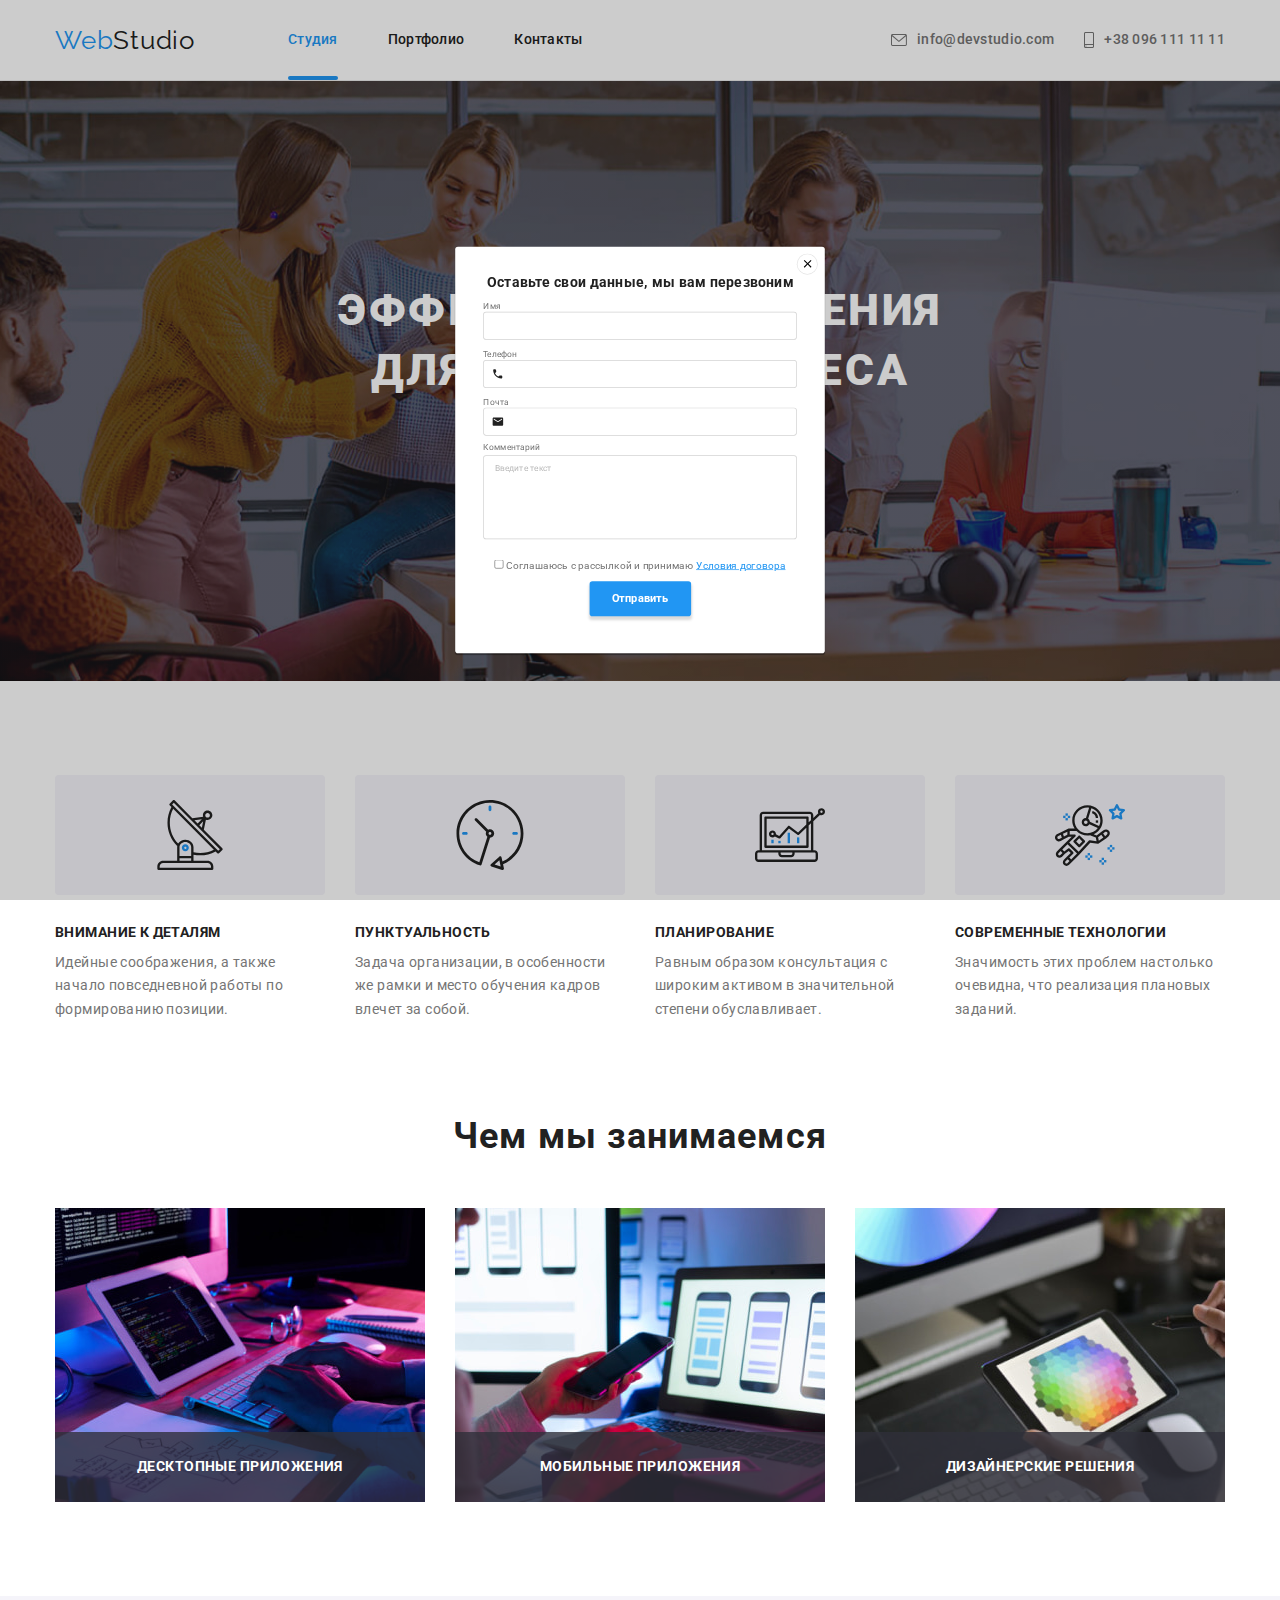
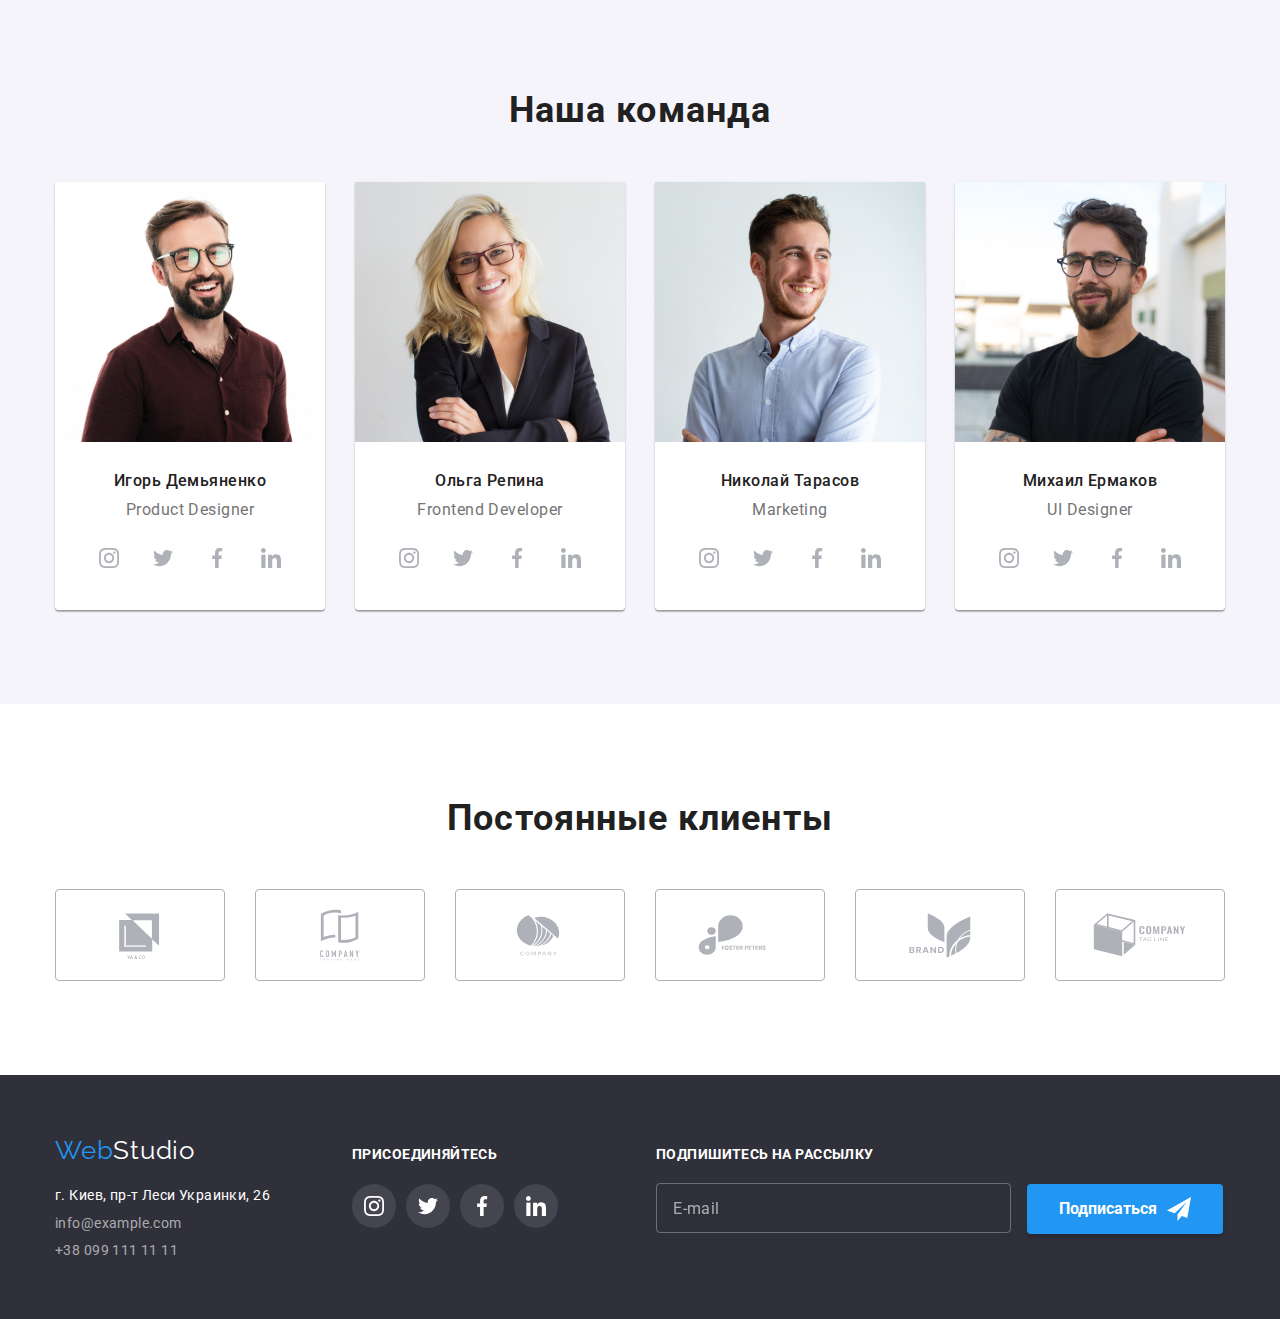
==== index.html @ 49c7bacf "update files" ====
<!DOCTYPE html>
<html lang="ru">
  <head>
    <meta charset="UTF-8" />
    <meta http-equiv="X-UA-Compatible" content="IE=edge" />
    <meta name="viewport" content="width=device-width, initial-scale=1.0" />
    <title>Студия</title>
    <link
      rel="stylesheet"
      href="https://cdnjs.cloudflare.com/ajax/libs/modern-normalize/1.1.0/modern-normalize.min.css"
    />
    <link
      href="https://fonts.googleapis.com/css2?family=Raleway:wght@700&family=Roboto:wght@400;500;700;900&display=swap"
      rel="stylesheet"
    />
    <link rel="stylesheet" href="./css/styles.css" />
  </head>

  <body>
    <!--header-->

    <header class="header">
      <div class="container header-container">
        <nav class="nav">
          <a class="logo link header__logo" href="./index.html" lang="en"
            >Web<span class="logo--header">Studio</span></a
          >
          <ul class="nav__list list">
            <li class="nav__item">
              <a class="nav__link link current" href="./index.html">Студия</a>
            </li>
            <li class="nav__item">
              <a class="nav__link link" href="./portfolio.html">Портфолио</a>
            </li>
            <li class="nav__item">
              <a class="nav__link link" href="">Контакты</a>
            </li>
          </ul>
        </nav>
        <ul class="contacts__list list">
          <li class="contacts__item">
            <a class="contacts__link link" href="mailto:info@devstudio.com"
              ><svg class="contacts__icon" width="16" height="12">
                <use href="./images/icons.svg#envelope"></use></svg
              >info@devstudio.com</a
            >
          </li>
          <li class="contacts__item">
            <a class="contacts__link link" href="tel:+380961111111"
              ><svg class="contacts__icon" width="10" height="16">
                <use href="./images/icons.svg#smartphone"></use></svg
              >+38 096 111 11 11</a
            >
          </li>
        </ul>
      </div>
    </header>

    <main>
      <!--Hero-->

      <section class="hero">
        <div class="container">
          <h1 class="hero__title">Эффективные решения для вашего бизнеса</h1>
          <button data-modal-open class="button" type="button">
            Заказать услугу
          </button>
        </div>
      </section>

      <!--benifits-->

      <section class="benifits section">
        <div class="container">
          <h2 class="visually-hidden">Наши преимущества</h2>
          <ul class="benifits__list list">
            <li class="benifits__item">
              <div class="benifits__thumb">
                <svg class="benifits__icon" width="70" height="70">
                  <use href="./images/icons.svg#antenna"></use>
                </svg>
              </div>
              <h3 class="benifits__title">Внимание к деталям</h3>
              <p class="benifits__text">
                Идейные соображения, а также начало повседневной работы по
                формированию позиции.
              </p>
            </li>
            <li class="benifits__item">
              <div class="benifits__thumb">
                <svg class="benifits__icon" width="70" height="70">
                  <use href="./images/icons.svg#clock"></use>
                </svg>
              </div>
              <h3 class="benifits__title">Пунктуальность</h3>
              <p class="benifits__text">
                Задача организации, в особенности же рамки и место обучения
                кадров влечет за собой.
              </p>
            </li>
            <li class="benifits__item">
              <div class="benifits__thumb">
                <svg class="benifits__icon" width="70" height="70">
                  <use href="./images/icons.svg#diagram"></use>
                </svg>
              </div>
              <h3 class="benifits__title">Планирование</h3>
              <p class="benifits__text">
                Равным образом консультация с широким активом в значительной
                степени обуславливает.
              </p>
            </li>
            <li class="benifits__item">
              <div class="benifits__thumb">
                <svg class="benifits__icon" width="70" height="70">
                  <use href="./images/icons.svg#astronaut"></use>
                </svg>
              </div>
              <h3 class="benifits__title">Современные технологии</h3>
              <p class="benifits__text">
                Значимость этих проблем настолько очевидна, что реализация
                плановых заданий.
              </p>
            </li>
          </ul>
        </div>
      </section>

      <!--services-->

      <section class="section">
        <div class="container">
          <h2 class="section-title">Чем мы занимаемся</h2>
          <ul class="services list">
            <li class="services__item">
              <img
                src="./images/tasks/programmer.jpg"
                alt="Крупный план: работающий программист за столом"
                width="370"
                height="294"
              />
              <p class="services__label">Десктопные приложения</p>
            </li>
            <li class="services__item">
              <img
                src="./images/tasks/uidesign.jpg"
                alt="Крупный план: дизайнер разрабатывает различный дизайн веб-интерфейса"
                width="370"
                height="294"
              />
              <p class="services__label">Мобильные приложения</p>
            </li>
            <li class="services__item">
              <img
                src="./images/tasks/graphicdesign.jpg"
                alt="Крупный план: веб-дизайнер держит цветовую таблицу в руках"
                width="370"
                height="294"
              />
              <p class="services__label">Дизайнерские решения</p>
            </li>
          </ul>
        </div>
      </section>

      <!--team-->

      <section class="team-section section">
        <div class="container">
          <h2 class="section-title">Наша команда</h2>
          <ul class="team list">
            <li class="team__item">
              <img
                src="./images/team/igor-demjanenko.jpg"
                alt="Фото Игоря Демьяненко"
                width="270"
                height="260"
              />
              <div class="team__wrapper">
                <h3 class="team__name">Игорь Демьяненко</h3>
                <p class="team__prof" lang="en">Product Designer</p>
                <ul class="team__social-list list">
                  <li class="team__social-item">
                    <a class="team__social-link" aria-label="Instagram" href="">
                      <svg class="team__social-icon" width="20" height="20">
                        <use href="./images/icons.svg#instagram"></use>
                      </svg>
                    </a>
                  </li>
                  <li class="team__social-item">
                    <a class="team__social-link" aria-label="Twitter" href="">
                      <svg class="team__social-icon" width="20" height="20">
                        <use href="./images/icons.svg#twitter"></use>
                      </svg>
                    </a>
                  </li>
                  <li class="team__social-item">
                    <a class="team__social-link" aria-label="Facebook" href="">
                      <svg class="team__social-icon" width="20" height="20">
                        <use href="./images/icons.svg#facebook"></use>
                      </svg>
                    </a>
                  </li>
                  <li class="team__social-item">
                    <a class="team__social-link" aria-label="Linkedin" href="">
                      <svg class="team__social-icon" width="20" height="20">
                        <use href="./images/icons.svg#linkedin"></use>
                      </svg>
                    </a>
                  </li>
                </ul>
              </div>
            </li>
            <li class="team__item">
              <img
                src="./images/team/olga-repina.jpg"
                alt="Фото Ольги Репиной"
                width="270"
                height="260"
              />
              <div class="team__wrapper">
                <h3 class="team__name">Ольга Репина</h3>
                <p class="team__prof" lang="en">Frontend Developer</p>
                <ul class="team__social-list list">
                  <li class="team__social-item">
                    <a class="team__social-link" aria-label="Instagram" href="">
                      <svg class="team__social-icon" width="20" height="20">
                        <use href="./images/icons.svg#instagram"></use>
                      </svg>
                    </a>
                  </li>
                  <li class="team__social-item">
                    <a class="team__social-link" aria-label="Twitter" href="">
                      <svg class="team__social-icon" width="20" height="20">
                        <use href="./images/icons.svg#twitter"></use>
                      </svg>
                    </a>
                  </li>
                  <li class="team__social-item">
                    <a class="team__social-link" aria-label="Facebook" href="">
                      <svg class="team__social-icon" width="20" height="20">
                        <use href="./images/icons.svg#facebook"></use>
                      </svg>
                    </a>
                  </li>
                  <li class="team__social-item">
                    <a class="team__social-link" aria-label="Linkedin" href="">
                      <svg class="team__social-icon" width="20" height="20">
                        <use href="./images/icons.svg#linkedin"></use>
                      </svg>
                    </a>
                  </li>
                </ul>
              </div>
            </li>
            <li class="team__item">
              <img
                src="./images/team/nikolaj-tarasov.jpg"
                alt="Фото Николая Тарасова"
                width="270"
                height="260"
              />
              <div class="team__wrapper">
                <h3 class="team__name">Николай Тарасов</h3>
                <p class="team__prof" lang="en">Marketing</p>
                <ul class="team__social-list list">
                  <li class="team__social-item">
                    <a class="team__social-link" aria-label="Instagram" href="">
                      <svg class="team__social-icon" width="20" height="20">
                        <use href="./images/icons.svg#instagram"></use>
                      </svg>
                    </a>
                  </li>
                  <li class="team__social-item">
                    <a class="team__social-link" aria-label="Twitter" href="">
                      <svg class="team__social-icon" width="20" height="20">
                        <use href="./images/icons.svg#twitter"></use>
                      </svg>
                    </a>
                  </li>
                  <li class="team__social-item">
                    <a class="team__social-link" aria-label="Facebook" href="">
                      <svg class="team__social-icon" width="20" height="20">
                        <use href="./images/icons.svg#facebook"></use>
                      </svg>
                    </a>
                  </li>
                  <li class="team__social-item">
                    <a class="team__social-link" aria-label="Linkedin" href="">
                      <svg class="team__social-icon" width="20" height="20">
                        <use href="./images/icons.svg#linkedin"></use>
                      </svg>
                    </a>
                  </li>
                </ul>
              </div>
            </li>
            <li class="team__item">
              <img
                src="./images/team/michail-ermakov.jpg"
                alt="Фото Михаила Ермакова"
                width="270"
                height="260"
              />
              <div class="team__wrapper">
                <h3 class="team__name">Михаил Ермаков</h3>
                <p class="team__prof" lang="en">UI Designer</p>
                <ul class="team__social-list list">
                  <li class="team__social-item">
                    <a class="team__social-link" aria-label="Instagram" href="">
                      <svg class="team__social-icon" width="20" height="20">
                        <use href="./images/icons.svg#instagram"></use>
                      </svg>
                    </a>
                  </li>
                  <li class="team__social-item">
                    <a class="team__social-link" aria-label="Twitter" href="">
                      <svg class="team__social-icon" width="20" height="20">
                        <use href="./images/icons.svg#twitter"></use>
                      </svg>
                    </a>
                  </li>
                  <li class="team__social-item">
                    <a class="team__social-link" aria-label="Facebook" href="">
                      <svg class="team__social-icon" width="20" height="20">
                        <use href="./images/icons.svg#facebook"></use>
                      </svg>
                    </a>
                  </li>
                  <li class="team__social-item">
                    <a class="team__social-link" aria-label="Linkedin" href="">
                      <svg class="team__social-icon" width="20" height="20">
                        <use href="./images/icons.svg#linkedin"></use>
                      </svg>
                    </a>
                  </li>
                </ul>
              </div>
            </li>
          </ul>
        </div>
      </section>

      <!--clients-->
      <section class="section">
        <div class="container">
          <h2 class="section-title">Постоянные клиенты</h2>
          <ul class="clients__list list">
            <li class="clients__item">
              <a class="clients__link" aria-label="Client1" href="">
                <svg class="clients__icon" width="106" height="60">
                  <use href="./images/icons.svg#group1"></use>
                </svg>
              </a>
            </li>
            <li class="clients__item">
              <a class="clients__link" aria-label="Client2" href="">
                <svg class="clients__icon" width="106" height="60">
                  <use href="./images/icons.svg#group2"></use>
                </svg>
              </a>
            </li>
            <li class="clients__item">
              <a class="clients__link" aria-label="Client3" href="">
                <svg class="clients__icon" width="106" height="60">
                  <use href="./images/icons.svg#group3"></use>
                </svg>
              </a>
            </li>
            <li class="clients__item">
              <a class="clients__link" aria-label="Client4" href="">
                <svg class="clients__icon" width="106" height="60">
                  <use href="./images/icons.svg#group4"></use>
                </svg>
              </a>
            </li>
            <li class="clients__item">
              <a class="clients__link" aria-label="Client5" href="">
                <svg class="clients__icon" width="106" height="60">
                  <use href="./images/icons.svg#group5"></use>
                </svg>
              </a>
            </li>
            <li class="clients__item">
              <a class="clients__link" aria-label="Client6" href="">
                <svg class="clients__icon" width="106" height="60">
                  <use href="./images/icons.svg#group6"></use>
                </svg>
              </a>
            </li>
          </ul>
        </div>
      </section>
    </main>

    <!--footer-->

    <footer class="footer">
      <div class="container footer__wrapper">
        <div>
          <a class="logo link footer__logo" href="./index.html" lang="en"
            >Web<span class="logo--footer">Studio</span></a
          >
          <address>
            <ul class="list">
              <li class="address__item">
                <a
                  class="address__link address__link--geo link"
                  href="https://goo.gl/maps/Uj1X8xoR8grp4Fqd6"
                  target="_blank"
                  rel="noopener noreferrer"
                  >г. Киев, пр-т Леси Украинки, 26</a
                >
              </li>
              <li class="address__item">
                <a class="address__link link" href="mailto:info@example.com"
                  >info@example.com</a
                >
              </li>
              <li class="address__item">
                <a class="address__link link" href="tel:+380991111111"
                  >+38 099 111 11 11</a
                >
              </li>
            </ul>
          </address>
        </div>
        <div class="follow__wrapper">
          <strong class="follow__title">ПРИСОЕДИНЯЙТЕСЬ</strong>
          <ul class="follow__list list">
            <li class="follow__item">
              <a class="follow__link" aria-label="Instagram" href="">
                <svg class="follow__icon" width="20" height="20">
                  <use href="./images/icons.svg#instagram"></use>
                </svg>
              </a>
            </li>
            <li class="follow__item">
              <a class="follow__link" aria-label="Twitter" href="">
                <svg class="follow__icon" width="20" height="20">
                  <use href="./images/icons.svg#twitter"></use>
                </svg>
              </a>
            </li>
            <li class="follow__item">
              <a class="follow__link" aria-label="Facebook" href="">
                <svg class="follow__icon" width="20" height="20">
                  <use href="./images/icons.svg#facebook"></use>
                </svg>
              </a>
            </li>
            <li class="follow__item">
              <a class="follow__link" aria-label="Linkedin" href="">
                <svg class="follow__icon" width="20" height="20">
                  <use href="./images/icons.svg#linkedin"></use>
                </svg>
              </a>
            </li>
          </ul>
        </div>
        <form class="subscribe">
          <label for="email" class="subscribe__title"
            >Подпишитесь на рассылку</label
          >
          <input
            class="subscribe__input"
            id="email"
            type="email"
            name="email"
            placeholder="E-mail"
            required
          />
          <button class="subscribe__button button" type="submit">
            Подписаться
            <svg class="subscribe__icon" width="24" height="24">
              <use href="./images/icons.svg#send"></use>
            </svg>
          </button>
        </form>
      </div>
    </footer>

    <!--modal-->

    <div data-modal class="backdrop is-hidden">
      <div class="modal">
        <button data-modal-close class="modal__button" type="button">
          <svg class="modal__button-icon" width="18" height="18">
            <use href="./images/icons.svg#close"></use>
          </svg>
        </button>
        <form class="order">
          <p class="order__title">Оставьте свои данные, мы вам перезвоним</p>

          <div class="order__wrapper">
            <label for="name" class="order__label">Имя</label>
            <input
              class="order__input"
              type="text"
              name="name"
              id="name"
            /><!--<svg
              class="order__icon"
              width="18"
              height="18"
              required
            >
              <use href="./images/icons.svg#person"></use>
            </svg>-->
          </div>

          <div class="order__wrapper">
            <label for="tel" class="order__label">Телефон</label>
            <input class="order__input" type="tel" name="tel" id="tel" /><svg
              class="order__icon"
              width="18"
              height="18"
              required
            >
              <use href="./images/icons.svg#phone"></use>
            </svg>
          </div>

          <div class="order__wrapper">
            <label for="mail" class="order__label">Почта</label>
            <input
              class="order__input"
              type="email"
              name="mail"
              id="mail"
              required
            /><svg class="order__icon" width="18" height="18">
              <use href="./images/icons.svg#email"></use>
            </svg>
          </div>

          <label for="comment" class="order__label">Комментарий</label>
          <textarea
            class="order__comment"
            name="comment"
            id="comment"
            placeholder="Введите текст"
          ></textarea>
          <fieldset class="order__fieldset">
            <input
              class="order__checkbox"
              type="checkbox"
              id="checkbox"
              required
            />
            <label for="checkbox" class="order__text"
              >Соглашаюсь с рассылкой и принимаю</label
            >
            <a class="order__link" href="">Условия договора</a>
          </fieldset>

          <button class="button" type="submit">Отправить</button>
        </form>
      </div>
    </div>

    <script src="./js/modal.js"></script>
  </body>
</html>
---- css/styles.css ----
:root {
  --primary-color: #ffffff;
  --primary-color-alpha: rgba(255, 255, 255, 0.6);
  --primary-text-color: #757575;
  --accent-color: #2196f3;
  --focus-accent-color: #188ce8;
  --title-color: #212121;
  --background-color-dark: #2f303a;
  --background-color-light: #f5f4fa;
  --line-color: #ececec;
  --card-color: #eeeeee;
  --background-hero: #c4c4c4;
  --icon-color: #afb1b8;
}

body {
  background-color: var(--primary-color);
  color: var(--primary-text-color);
  font-family: Roboto, sans-serif;
}

h1,
h2,
h3,
p {
  margin-top: 0;
  margin-bottom: 0;
}

ul {
  margin-top: 0;
  margin-bottom: 0;
  padding-left: 0;
}

img {
  display: block;
}

button {
  cursor: pointer;
}

.list {
  list-style: none;
}

.link {
  text-decoration: none;
  color: inherit;
}

.visually-hidden {
  position: absolute;
  width: 1px;
  height: 1px;
  margin: -1px;
  border: 0;
  padding: 0;
  white-space: nowrap;
  clip-path: inset(100%);
  clip: rect(0 0 0 0);
  overflow: hidden;
}

.container {
  width: 1200px;
  padding-left: 15px;
  padding-right: 15px;
  margin-left: auto;
  margin-right: auto;
}

.section {
  padding-top: 94px;
  padding-bottom: 94px;
}

/*===header===*/
.header {
  border-bottom: 1px solid var(--line-color);
}

.header-container {
  display: flex;
  align-items: center;
  justify-content: space-between;
}

.nav {
  display: flex;
  align-items: center;
}

.nav__list {
  display: flex;
}

.logo {
  color: var(--accent-color);
  font-family: Raleway, sans-serif;
  font-size: 26px;
  line-height: 1.19;
  letter-spacing: 0.03em;
}

.logo--header {
  color: var(--title-color);
}

.header__logo {
  margin-right: 93px;
}

.nav__link {
  display: block;
  color: var(--title-color);
  font-weight: 500;
  font-size: 14px;
  line-height: 1.14;
  letter-spacing: 0.02em;
  padding-top: 32px;
  padding-bottom: 32px;
  transition: color 250ms cubic-bezier(0.4, 0, 0.2, 1);
}

.nav__item:not(:last-child) {
  margin-right: 50px;
}

.nav__link:hover,
.nav__link:focus {
  color: var(--accent-color);
}

.nav__link.current {
  position: relative;
  color: var(--accent-color);
}

.nav__link.current::after {
  position: absolute;
  left: 0;
  bottom: 0;
  display: inline-block;
  content: '';
  height: 4px;
  border-radius: 2px;
  width: 100%;
  background-color: var(--accent-color);
}

.contacts__icon {
  fill: currentColor;
  margin-right: 10px;
}
.contacts__list {
  display: flex;
}

.contacts__item:not(:last-child) {
  margin-right: 30px;
}

.contacts__link {
  display: flex;
  align-items: center;
  font-weight: 500;
  font-size: 14px;
  line-height: 1.14;
  letter-spacing: 0.02em;
  padding-top: 32px;
  padding-bottom: 32px;
  transition: color 250ms cubic-bezier(0.4, 0, 0.2, 1);
}

.contacts__link:hover,
.contacts__link:focus {
  color: var(--accent-color);
}

/*===index-main===*/

/*===hero===*/

.hero {
  background-color: var(--background-hero);
  padding-top: 200px;
  padding-bottom: 200px;
  text-align: center;
  background-image: linear-gradient(
      rgba(47, 48, 58, 0.4),
      rgba(47, 48, 58, 0.4)
    ),
    url(../images/background/hero.jpg);
  background-repeat: no-repeat;
  max-width: 1600px;
  background-position: center;
  background-size: cover;
  margin: 0 auto;
}

.hero__title {
  font-weight: 900;
  font-size: 44px;
  line-height: 1.36;
  text-align: center;
  letter-spacing: 0.06em;
  text-transform: uppercase;
  color: var(--primary-color);
  margin: 0 auto 30px;
  max-width: 696px;
}

.button {
  display: inline-block;
  font-family: inherit;
  font-weight: 700;
  font-size: 16px;
  line-height: 1.87;
  color: var(--primary-color);
  background-color: var(--accent-color);
  padding: 10px 32px;
  box-shadow: 0px 4px 4px rgba(0, 0, 0, 0.15);
  border-radius: 4px;
  border: none;
  transition: background-color 250ms cubic-bezier(0.4, 0, 0.2, 1);
}

.button:hover,
.button:focus {
  background-color: var(--focus-accent-color);
}

/*===benifits===*/

.benifits.section {
  padding-bottom: 0;
}

.benifits__list {
  display: flex;
}

.benifits__item {
  max-width: 270px;
}

.benifits__item:not(:last-child) {
  margin-right: 30px;
}

.benifits__thumb {
  width: 270px;
  height: 120px;
  background-color: var(--background-color-light);
  border-radius: 4px;
  margin-bottom: 30px;
  display: flex;
  justify-content: center;
  align-items: center;
}

.benifits__title {
  color: var(--title-color);
  font-weight: 700;
  font-size: 14px;
  line-height: 1.14;
  letter-spacing: 0.03em;
  text-transform: uppercase;
  margin-bottom: 10px;
}

.benifits__text {
  font-size: 14px;
  line-height: 1.71;
  letter-spacing: 0.03em;
}

.section-title {
  color: var(--title-color);
  font-weight: 700;
  font-size: 36px;
  line-height: 1.16;
  text-align: center;
  letter-spacing: 0.03em;
  margin-bottom: 50px;
}

/*===services===*/

.services {
  display: flex;
}

.services__item:not(:last-child) {
  margin-right: 30px;
}

.services__item {
  position: relative;
}

.services__label {
  position: absolute;
  width: 100%;
  left: 0;
  bottom: 0;
  font-weight: 700;
  font-size: 14px;
  line-height: 1.14;
  text-align: center;
  letter-spacing: 0.03em;
  text-transform: uppercase;
  color: var(--primary-color);
  background-color: rgba(47, 48, 58, 0.8);
  padding-top: 27px;
  padding-bottom: 27px;
}
/*===team===*/

.team-section {
  background-color: var(--background-color-light);
}

.team {
  display: flex;
}

.team__item {
  text-align: center;
  box-shadow: 0px 1px 3px rgba(0, 0, 0, 0.12), 0px 1px 1px rgba(0, 0, 0, 0.14),
    0px 2px 1px rgba(0, 0, 0, 0.2);
  border-radius: 0px 0px 4px 4px;
}

.team__item:not(:last-child) {
  margin-right: 30px;
}

.team__wrapper {
  background-color: var(--primary-color);
  padding: 30px 20px;
  border-radius: 0px 0px 4px 4px;
}
.team__name {
  color: var(--title-color);
  font-weight: 500;
  font-size: 16px;
  line-height: 1.18;
  letter-spacing: 0.03em;
  margin-bottom: 10px;
}

.team__prof {
  font-size: 16px;
  line-height: 1.18;
  letter-spacing: 0.03em;
}

.team__social-list {
  display: flex;
  justify-content: center;
  margin-top: 16px;
}

.team__social-link {
  display: flex;
  justify-content: center;
  align-items: center;
  width: 44px;
  height: 44px;
  color: var(--icon-color);
  border-radius: 50%;
  transition: color 250ms cubic-bezier(0.4, 0, 0.2, 1),
    background-color 250ms cubic-bezier(0.4, 0, 0.2, 1);
}
.team__social-link:hover,
.team__social-link:focus {
  background-color: var(--accent-color);
  color: var(--primary-color);
}

.team__social-item:not(:last-child) {
  margin-right: 10px;
}

.team__social-icon {
  fill: currentColor;
}

/*===Clients===*/

.clients__list {
  display: flex;
}

.clients__item:not(:last-child) {
  margin-right: 30px;
}

.clients__link {
  display: flex;
  padding: 16px 32px;
  width: 170px;
  height: 92px;
  border: 1px solid var(--icon-color);
  border-radius: 4px;
  color: var(--icon-color);
  transition: color 250ms cubic-bezier(0.4, 0, 0.2, 1),
    border-color 250ms cubic-bezier(0.4, 0, 0.2, 1);
}

.clients__link:hover,
.clients__link:focus {
  color: var(--accent-color);
  border-color: var(--accent-color);
}

.clients__icon {
  fill: currentColor;
}

/*===Portfolio-main===*/

.filter {
  display: flex;
  justify-content: center;
  margin-bottom: 50px;
}

.filter__item:not(:last-child) {
  margin-right: 8px;
}

.filter__button {
  font-family: inherit;
  color: var(--title-color);
  background-color: var(--background-color-light);
  font-weight: 500;
  font-size: 16px;
  line-height: 1.6;
  text-align: center;
  letter-spacing: 0.03em;
  display: inline-block;
  border: none;
  border-radius: 4px;
  padding: 6px 22px;
  transition: color 250ms cubic-bezier(0.4, 0, 0.2, 1),
    background-color 250ms cubic-bezier(0.4, 0, 0.2, 1),
    box-shadow 250ms cubic-bezier(0.4, 0, 0.2, 1);
}

.filter__button:hover,
.filter__button:focus {
  color: var(--primary-color);
  background-color: var(--accent-color);
  box-shadow: 0px 3px 1px rgba(0, 0, 0, 0.1), 0px 1px 2px rgba(0, 0, 0, 0.08),
    0px 2px 2px rgba(0, 0, 0, 0.12);
}

/*===projects===*/

.projects {
  display: flex;
  flex-wrap: wrap;
}

.projects__item {
  flex-basis: calc((100% - 90px)) / 3;
}

.projects__item:not(:nth-child(3n)) {
  margin-right: 30px;
}
.projects__item:not(:nth-last-child(-n + 3)) {
  margin-bottom: 30px;
}

.projects__link {
  display: block;
  transition: box-shadow 250ms cubic-bezier(0.4, 0, 0.2, 1);
}

.projects__link:hover,
.projects__link:focus {
  box-shadow: 0px 3px 1px rgba(0, 0, 0, 0.1), 0px 1px 2px rgba(0, 0, 0, 0.08),
    0px 2px 2px rgba(0, 0, 0, 0.12);
}

.projects__wrapper {
  border: 1px solid var(--card-color);
  border-top: 0;
  padding: 20px 24px;
}

.projects__title {
  color: var(--title-color);
  font-weight: 700;
  font-size: 18px;
  line-height: 2;
  letter-spacing: 0.06em;
  margin-bottom: 4px;
}

.pojects__product {
  font-size: 16px;
  line-height: 1.87;
  letter-spacing: 0.03em;
}

.projects__box {
  position: relative;
  overflow: hidden;
}

.projects__overlay {
  position: absolute;
  display: flex;
  align-items: center;
  justify-content: center;
  top: 0;
  left: 0;
  width: 100%;
  height: 100%;
  background-color: rgba(33, 150, 243, 0.9);
  padding-left: 24px;
  padding-right: 24px;
  transform: translateY(100%);
  transition: transform 250ms cubic-bezier(0.4, 0, 0.2, 1);
}

.projects__text {
  font-size: 18px;
  line-height: 1.56;
  letter-spacing: 0.03em;
  color: var(--primary-color);
}

.projects__link:hover .projects__overlay,
.projects__link:focus .projects__overlay {
  transform: translateY(0);
}
/*===footer===*/

.footer {
  background-color: var(--background-color-dark);
  padding-top: 60px;
  padding-bottom: 60px;
}

.footer__wrapper {
  display: flex;
  align-items: baseline;
}

.footer__logo {
  display: block;
  margin-bottom: 20px;
}

.logo--footer {
  color: var(--primary-color);
}
.address__item:not(:last-child) {
  margin-bottom: 9px;
}

.address__link {
  font-style: normal;
  font-weight: 400;
  font-size: 14px;
  line-height: 1, 71;
  letter-spacing: 0.03em;
  color: var(--primary-color-alpha);
  transition: color 250ms cubic-bezier(0.4, 0, 0.2, 1);
}

.address__link:hover,
.address__link:focus {
  color: var(--accent-color);
}
.address__link--geo {
  color: var(--primary-color);
}

.follow__wrapper {
  margin-left: 82px;
}

.follow__title {
  font-weight: 700;
  font-size: 14px;
  line-height: 1.14;
  letter-spacing: 0.03em;
  text-transform: uppercase;
  color: var(--primary-color);
}

.follow__list {
  display: flex;
  margin-top: 20px;
}

.follow__link {
  display: flex;
  align-items: center;
  justify-content: center;
  width: 44px;
  height: 44px;
  background-color: rgba(255, 255, 255, 0.1);
  border-radius: 50%;
  color: var(--primary-color);
  transition: background-color 250ms cubic-bezier(0.4, 0, 0.2, 1);
}
.follow__link:hover,
.follow__link:focus {
  background-color: var(--accent-color);
}

.follow__item:not(:last-child) {
  margin-right: 10px;
}

.follow__icon {
  fill: currentColor;
}

.subscribe {
  margin-left: 98px;
}

.subscribe__title {
  display: block;
  font-weight: 700;
  font-size: 14px;
  line-height: 1.14;
  letter-spacing: 0.03em;
  text-transform: uppercase;
  color: var(--primary-color);
  margin-bottom: 20px;
}

.subscribe__input {
  min-width: 355px;
  height: 50px;
  padding-left: 16px;
  background-color: transparent;
  color: var(--primary-color);
  border: 1px solid rgba(255, 255, 255, 0.3);
  filter: drop-shadow(0px 4px 4px rgba(0, 0, 0, 0.15));
  border-radius: 4px;
}

.subscribe__input::placeholder {
  color: rgba(255, 255, 255, 0.6);
  font-size: 16px;
  line-height: 1.25;
  display: flex;
  align-items: center;
  letter-spacing: 0.03em;
}

.subscribe__button {
  margin-left: 12px;
  display: inline-flex;
  align-items: center;
  justify-content: center;
}

.subscribe__icon {
  margin-left: 10px;
  fill: currentColor;
}

/*===modal===*/

.backdrop {
  position: fixed;
  top: 0;
  left: 0;
  width: 100%;
  height: 100%;
  background-color: rgba(0, 0, 0, 0.2);
  opacity: 1;
  transition: opacity 250ms cubic-bezier(0.4, 0, 0.2, 1);
}

/*.is-hidden {
  opacity: 0;
  pointer-events: none;
}*/

.is-hidden .modal {
  transform: translate(-50%, -50%) scale(0.7);
}

.modal {
  position: absolute;
  top: 50%;
  left: 50%;
  transform: translate(-50%, -50%) scale(1);
  min-width: 528px;
  min-height: 581px;
  background-color: var(--primary-color);
  box-shadow: 0px 1px 3px rgba(0, 0, 0, 0.12), 0px 1px 1px rgba(0, 0, 0, 0.14),
    0px 2px 1px rgba(0, 0, 0, 0.2);
  border-radius: 4px;
  transition: transform 250ms cubic-bezier(0.4, 0, 0.2, 1);
}

.modal__button {
  display: flex;
  align-items: center;
  justify-content: center;
  width: 30px;
  height: 30px;
  border-radius: 50%;
  background-color: var(--primary-color);
  border: 1px solid rgba(0, 0, 0, 0.1);
  position: absolute;
  top: 10px;
  right: 10px;
  padding: 0;
  transition: color 250ms cubic-bezier(0.4, 0, 0.2, 1);
}

.modal__button:hover,
.modal__button:focus {
  color: var(--accent-color);
}

.modal__button-icon {
  fill: currentColor;
}

/*===form===*/

.order {
  padding: 40px;
  display: flex;
  flex-direction: column;
  justify-content: center;
  align-items: center;
}

.order__title {
  font-weight: 700;
  font-size: 20px;
  line-height: 1.15;
  text-align: center;
  letter-spacing: 0.03em;
  color: var(--title-color);
  margin-bottom: 12px;
}

.order__label {
  font-size: 12px;
  line-height: 1.16;
  letter-spacing: 0.01em;
  color: var(--primary-text-color);
  margin: 0px auto 4px 0;
}

.order__input {
  border: 1px solid rgba(33, 33, 33, 0.2);
  border-radius: 4px;
  width: 100%;
  height: 40px;
  padding-left: 42px;
}

.order__comment {
  border: 1px solid rgba(33, 33, 33, 0.2);
  border-radius: 4px;
  width: 100%;
  height: 120px;
  resize: none;
  margin-bottom: 20px;
  padding: 12px 16px;
}

.order__comment::placeholder {
  font-size: 12px;
  line-height: 1.16;
  letter-spacing: 0.01em;
  color: rgba(117, 117, 117, 0.5);
}

.order__wrapper {
  position: relative;
  width: 100%;
  margin-bottom: 10px;
}
.order__icon {
  position: absolute;
  fill: var(--title-color);
  top: 50%;
  left: 12px;
}

.order__fieldset {
  border: none;
  text-align: center;
}

.order__checkbox {
}

.order__text {
  font-size: 14px;
  line-height: 1.71;
  letter-spacing: 0.03em;
  color: var(--primary-text-color);
}

.order__link {
  font-size: 14px;
  line-height: 1.71;
  letter-spacing: 0.03em;
  color: var(--accent-color);
}
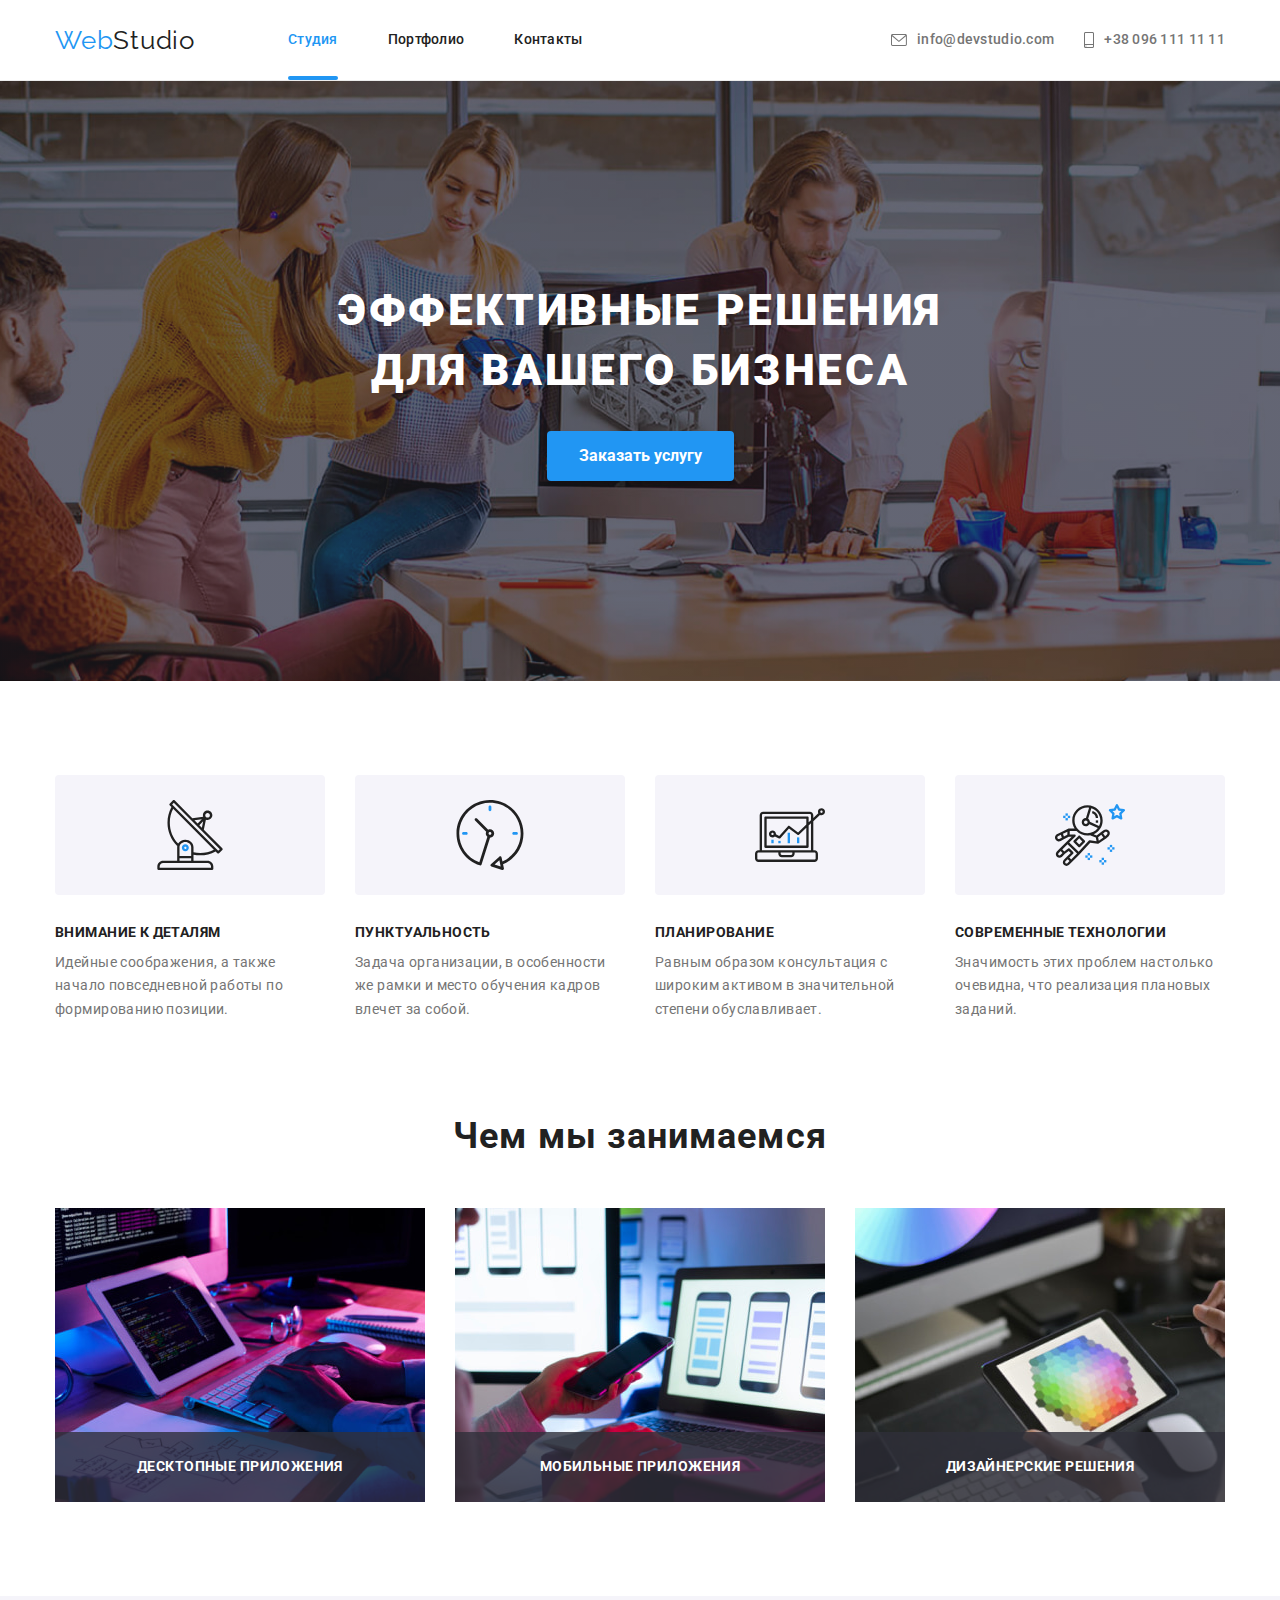
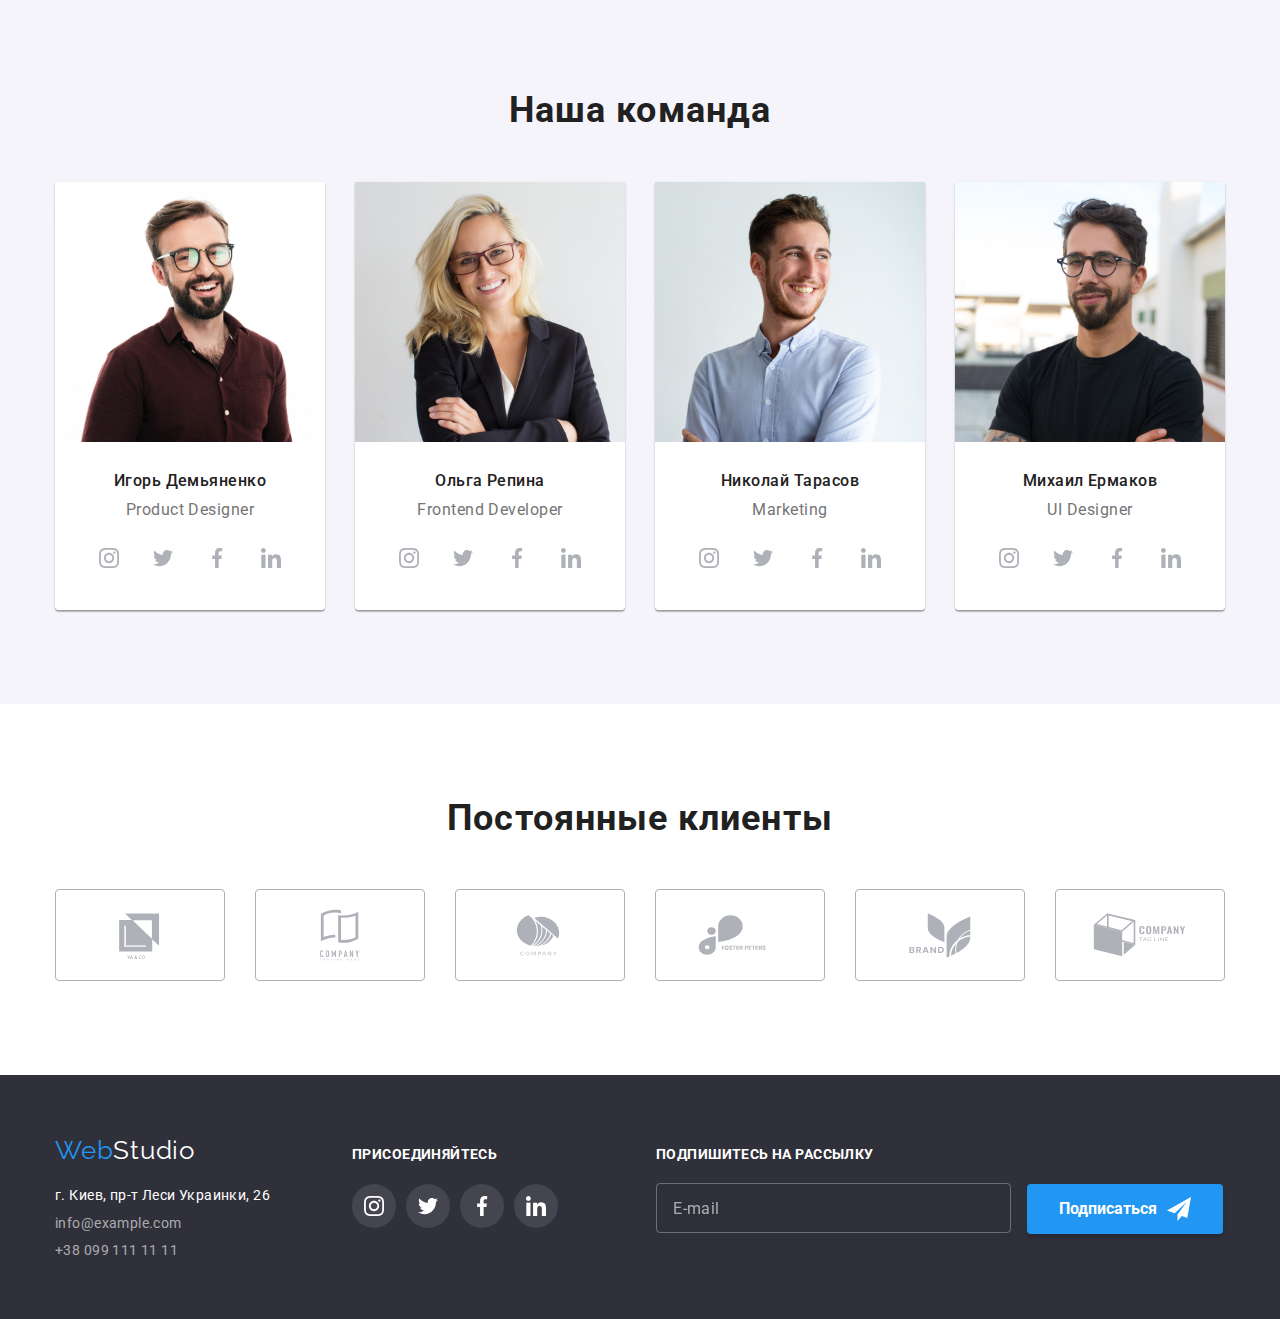
==== commit 888f9bb3: "update form" ====
--- a/index.html
+++ b/index.html
@@ -492,67 +492,71 @@
         <form class="order">
           <p class="order__title">Оставьте свои данные, мы вам перезвоним</p>
 
-          <div class="order__wrapper">
-            <label for="name" class="order__label">Имя</label>
-            <input
-              class="order__input"
-              type="text"
-              name="name"
-              id="name"
-            /><!--<svg
-              class="order__icon"
-              width="18"
-              height="18"
-              required
-            >
-              <use href="./images/icons.svg#person"></use>
-            </svg>-->
-          </div>
-
-          <div class="order__wrapper">
-            <label for="tel" class="order__label">Телефон</label>
-            <input class="order__input" type="tel" name="tel" id="tel" /><svg
-              class="order__icon"
-              width="18"
-              height="18"
-              required
-            >
-              <use href="./images/icons.svg#phone"></use>
-            </svg>
-          </div>
-
-          <div class="order__wrapper">
-            <label for="mail" class="order__label">Почта</label>
-            <input
-              class="order__input"
-              type="email"
-              name="mail"
-              id="mail"
-              required
-            /><svg class="order__icon" width="18" height="18">
-              <use href="./images/icons.svg#email"></use>
-            </svg>
-          </div>
-
-          <label for="comment" class="order__label">Комментарий</label>
+          <label class="order__input-field"
+            ><span class="order__label">Имя</span>
+            <div class="order__wrapper">
+              <input
+                class="order__input"
+                type="text"
+                name="name"
+                id="name"
+                required
+                minlength="2"
+              /><svg class="order__icon" width="18" height="18">
+                <use href="./images/icons.svg#person"></use>
+              </svg></div
+          ></label>
+
+          <label class="order__input-field"
+            ><span class="order__label">Телефон</span>
+            <div class="order__wrapper">
+              <input
+                class="order__input"
+                type="tel"
+                name="tel"
+                id="tel"
+                required
+              /><svg class="order__icon" width="18" height="18">
+                <use href="./images/icons.svg#phone"></use>
+              </svg></div
+          ></label>
+
+          <label class="order__input-field"
+            ><span class="order__label">Почта</span>
+            <div class="order__wrapper">
+              <input
+                class="order__input"
+                type="email"
+                name="mail"
+                id="mail"
+                required
+              /><svg class="order__icon" width="18" height="18">
+                <use href="./images/icons.svg#email"></use>
+              </svg></div
+          ></label>
+
+          <label for="comment" class="order__label order__label-comment"
+            >Комментарий</label
+          >
           <textarea
             class="order__comment"
             name="comment"
             id="comment"
             placeholder="Введите текст"
           ></textarea>
-          <fieldset class="order__fieldset">
-            <input
-              class="order__checkbox"
-              type="checkbox"
-              id="checkbox"
-              required
-            />
-            <label for="checkbox" class="order__text"
-              >Соглашаюсь с рассылкой и принимаю</label
-            >
-            <a class="order__link" href="">Условия договора</a>
-          </fieldset>
+
+          <input
+            class="order__checkbox visually-hidden"
+            name="policy"
+            type="checkbox"
+            id="checkbox"
+            required
+          />
+
+          <label for="checkbox" class="order__text"
+            >Соглашаюсь с рассылкой и принимаю&nbsp;
+            <a class="order__link" href="">Условия договора</a></label
+          >
 
           <button class="button" type="submit">Отправить</button>
         </form>
--- a/css/styles.css
+++ b/css/styles.css
@@ -686,10 +686,10 @@
   transition: opacity 250ms cubic-bezier(0.4, 0, 0.2, 1);
 }
 
-/*.is-hidden {
+.is-hidden {
   opacity: 0;
   pointer-events: none;
-}*/
+}
 
 .is-hidden .modal {
   transform: translate(-50%, -50%) scale(0.7);
@@ -754,12 +754,22 @@
   margin-bottom: 12px;
 }
 
+.order__input-field {
+  margin-bottom: 10px;
+  width: 100%;
+}
+
 .order__label {
+  display: block;
+  margin-bottom: 4px;
   font-size: 12px;
   line-height: 1.16;
   letter-spacing: 0.01em;
   color: var(--primary-text-color);
-  margin: 0px auto 4px 0;
+}
+
+.order__label-comment {
+  margin: 0 auto 4px 0;
 }
 
 .order__input {
@@ -768,6 +778,21 @@
   width: 100%;
   height: 40px;
   padding-left: 42px;
+  color: #000000;
+  transition: border-color 250ms cubic-bezier(0.4, 0, 0.2, 1);
+}
+
+.order__input:focus {
+  outline: none;
+  border-color: var(--accent-color);
+}
+
+.order__input:focus + .order__icon {
+  fill: var(--accent-color);
+}
+
+.order__wrapper {
+  position: relative;
 }
 
 .order__comment {
@@ -778,6 +803,13 @@
   resize: none;
   margin-bottom: 20px;
   padding: 12px 16px;
+  color: #000000;
+  transition: border-color 250ms cubic-bezier(0.4, 0, 0.2, 1);
+}
+
+.order__comment:focus {
+  outline: none;
+  border-color: var(--accent-color);
 }
 
 .order__comment::placeholder {
@@ -787,36 +819,55 @@
   color: rgba(117, 117, 117, 0.5);
 }
 
-.order__wrapper {
-  position: relative;
-  width: 100%;
-  margin-bottom: 10px;
-}
 .order__icon {
   position: absolute;
   fill: var(--title-color);
   top: 50%;
   left: 12px;
-}
-
-.order__fieldset {
-  border: none;
-  text-align: center;
+  transform: translateY(-50%);
+  transition: fill 250ms cubic-bezier(0.4, 0, 0.2, 1);
+}
+
+.order__text {
+  display: flex;
+  align-items: center;
+  justify-content: center;
+  font-size: 14px;
+  line-height: 1.71;
+  letter-spacing: 0.03em;
+  color: var(--primary-text-color);
+  margin-bottom: 30px;
+}
+
+.order__text::before {
+  display: block;
+  content: '';
+  width: 16px;
+  height: 15px;
+  border: 2px solid var(--title-color);
+  border-radius: 2px;
+  cursor: pointer;
+  margin-right: 7px;
 }
 
 .order__checkbox {
-}
-
-.order__text {
+  transition: background-color 250ms cubic-bezier(0.4, 0, 0.2, 1),
+    background-image 250ms cubic-bezier(0.4, 0, 0.2, 1);
+}
+
+.order__checkbox:checked + .order__text::before {
+  background-color: var(--accent-color);
+  border: 1px solid var(--accent-color);
+  background-image: url(../images/check.svg);
+  background-repeat: no-repeat;
+  background-size: contain;
+  background-position: center center;
+  outline: none;
+}
+
+.order__link {
   font-size: 14px;
   line-height: 1.71;
   letter-spacing: 0.03em;
-  color: var(--primary-text-color);
-}
-
-.order__link {
-  font-size: 14px;
-  line-height: 1.71;
-  letter-spacing: 0.03em;
   color: var(--accent-color);
 }
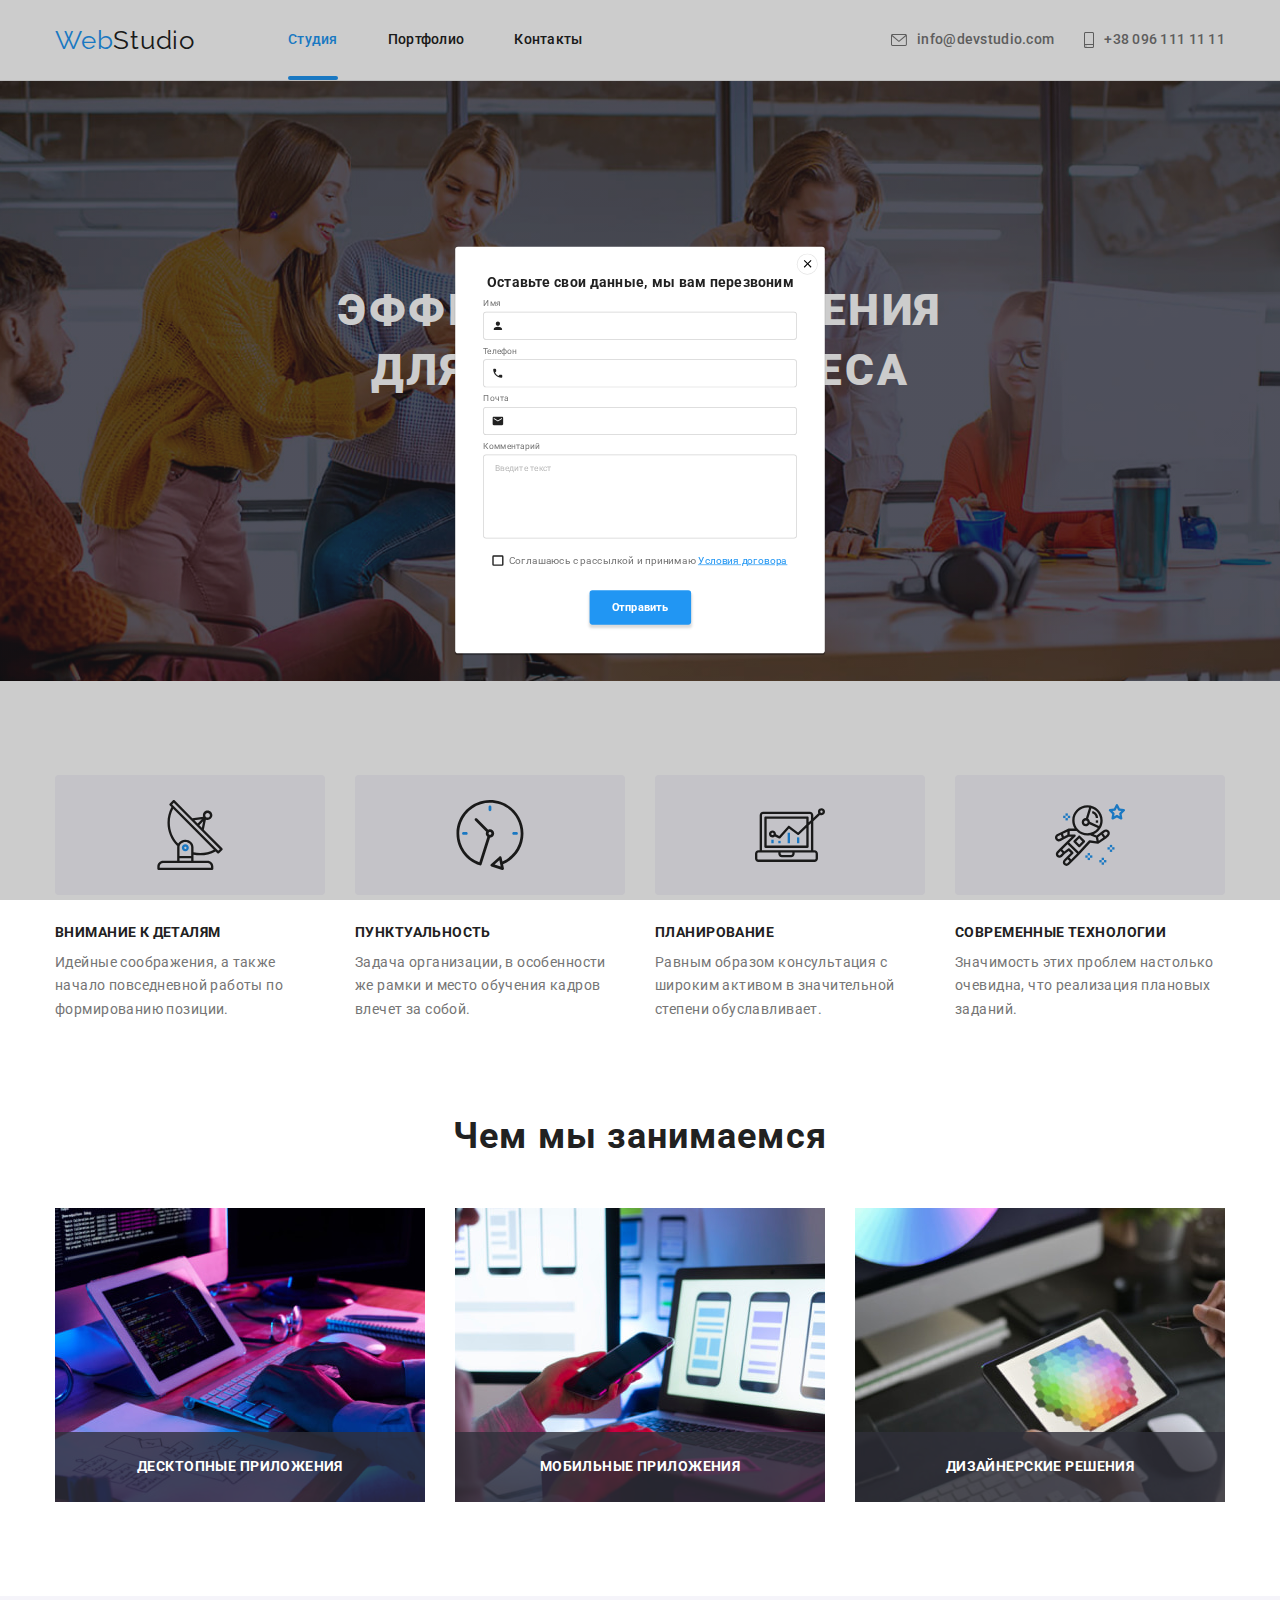
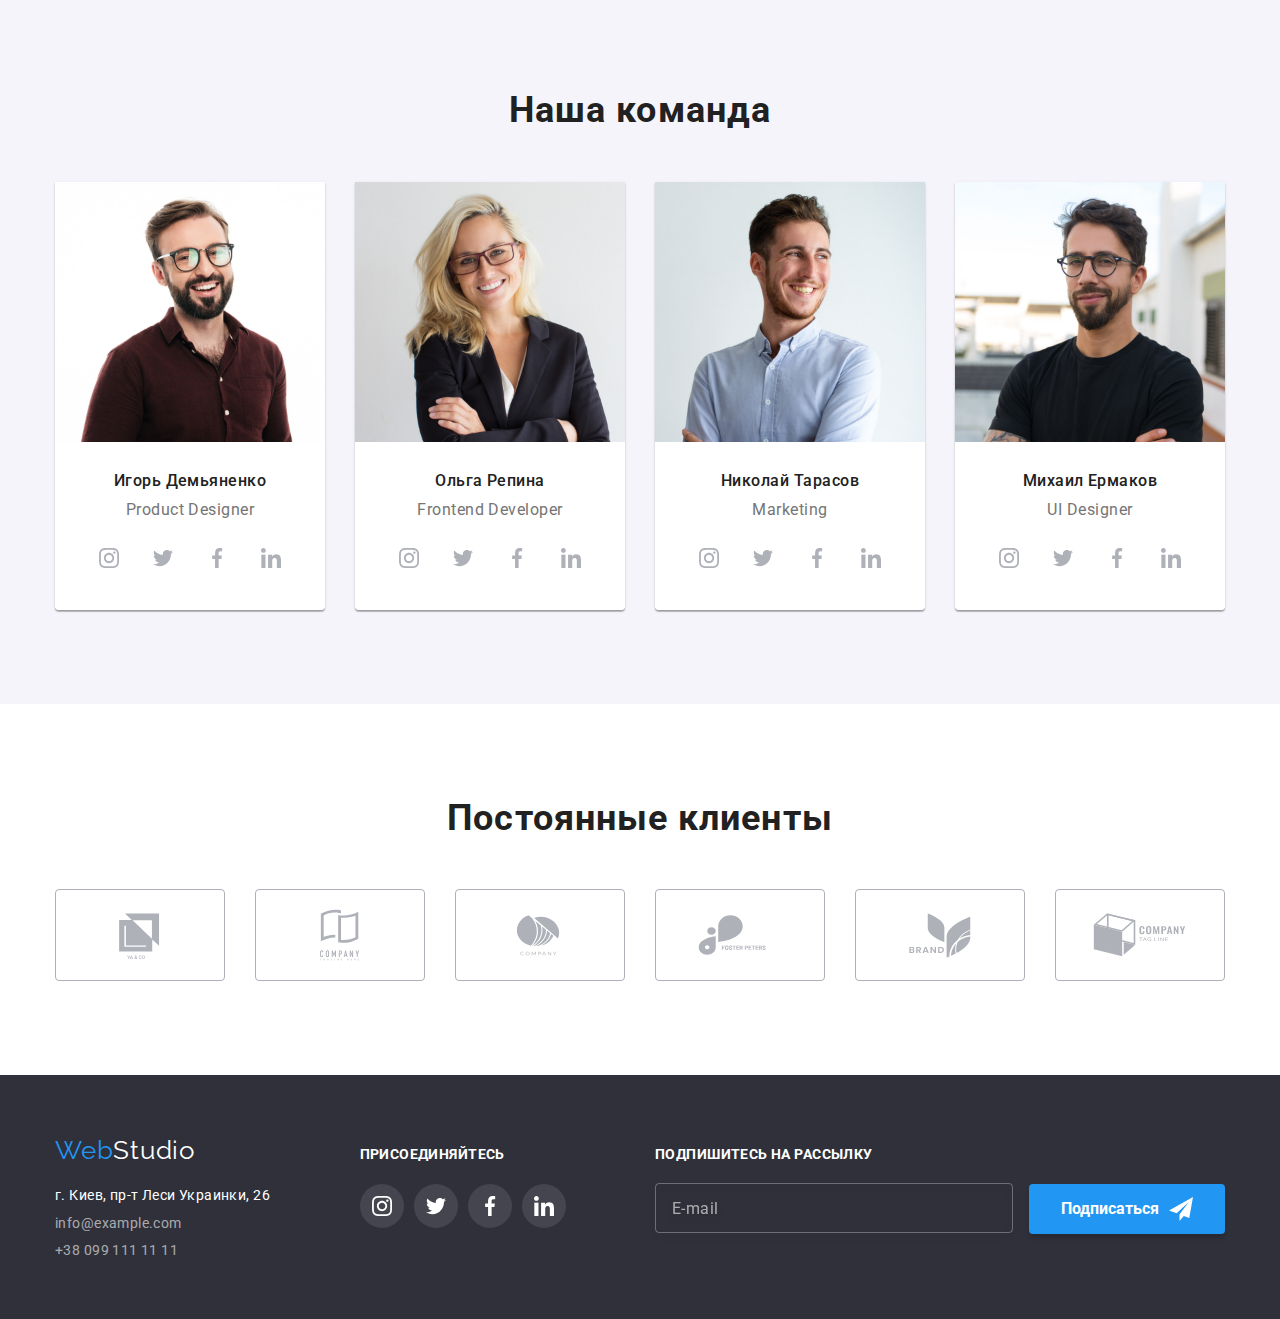
==== commit b52cf50f: "update form" ====
--- a/index.html
+++ b/index.html
@@ -492,48 +492,45 @@
         <form class="order">
           <p class="order__title">Оставьте свои данные, мы вам перезвоним</p>
 
-          <label class="order__input-field"
-            ><span class="order__label">Имя</span>
-            <div class="order__wrapper">
-              <input
-                class="order__input"
-                type="text"
-                name="name"
-                id="name"
-                required
-                minlength="2"
-              /><svg class="order__icon" width="18" height="18">
-                <use href="./images/icons.svg#person"></use>
-              </svg></div
-          ></label>
-
-          <label class="order__input-field"
-            ><span class="order__label">Телефон</span>
-            <div class="order__wrapper">
-              <input
-                class="order__input"
-                type="tel"
-                name="tel"
-                id="tel"
-                required
-              /><svg class="order__icon" width="18" height="18">
-                <use href="./images/icons.svg#phone"></use>
-              </svg></div
-          ></label>
-
-          <label class="order__input-field"
-            ><span class="order__label">Почта</span>
-            <div class="order__wrapper">
-              <input
-                class="order__input"
-                type="email"
-                name="mail"
-                id="mail"
-                required
-              /><svg class="order__icon" width="18" height="18">
-                <use href="./images/icons.svg#email"></use>
-              </svg></div
-          ></label>
+          <label for="name" class="order__label">Имя </label>
+          <div class="order__wrapper">
+            <input
+              class="order__input"
+              type="text"
+              name="name"
+              id="name"
+              required
+              minlength="2"
+            /><svg class="order__icon" width="18" height="18">
+              <use href="./images/icons.svg#person"></use>
+            </svg>
+          </div>
+
+          <label for="tel" class="order__label">Телефон </label>
+          <div class="order__wrapper">
+            <input
+              class="order__input"
+              type="tel"
+              name="tel"
+              id="tel"
+              required
+            /><svg class="order__icon" width="18" height="18">
+              <use href="./images/icons.svg#phone"></use>
+            </svg>
+          </div>
+
+          <label for="mail " class="order__label">Почта </label>
+          <div class="order__wrapper">
+            <input
+              class="order__input"
+              type="email"
+              name="mail"
+              id="mail"
+              required
+            /><svg class="order__icon" width="18" height="18">
+              <use href="./images/icons.svg#email"></use>
+            </svg>
+          </div>
 
           <label for="comment" class="order__label order__label-comment"
             >Комментарий</label
--- a/css/styles.css
+++ b/css/styles.css
@@ -552,6 +552,7 @@
 .footer__wrapper {
   display: flex;
   align-items: baseline;
+  justify-content: space-between;
 }
 
 .footer__logo {
@@ -582,10 +583,6 @@
 }
 .address__link--geo {
   color: var(--primary-color);
-}
-
-.follow__wrapper {
-  margin-left: 82px;
 }
 
 .follow__title {
@@ -626,10 +623,6 @@
   fill: currentColor;
 }
 
-.subscribe {
-  margin-left: 98px;
-}
-
 .subscribe__title {
   display: block;
   font-weight: 700;
@@ -642,7 +635,7 @@
 }
 
 .subscribe__input {
-  min-width: 355px;
+  min-width: 358px;
   height: 50px;
   padding-left: 16px;
   background-color: transparent;
@@ -686,10 +679,10 @@
   transition: opacity 250ms cubic-bezier(0.4, 0, 0.2, 1);
 }
 
-.is-hidden {
+/*.is-hidden {
   opacity: 0;
   pointer-events: none;
-}
+}*/
 
 .is-hidden .modal {
   transform: translate(-50%, -50%) scale(0.7);
@@ -754,14 +747,10 @@
   margin-bottom: 12px;
 }
 
-.order__input-field {
-  margin-bottom: 10px;
-  width: 100%;
-}
-
 .order__label {
   display: block;
-  margin-bottom: 4px;
+  align-self: flex-start;
+
   font-size: 12px;
   line-height: 1.16;
   letter-spacing: 0.01em;
@@ -779,6 +768,7 @@
   height: 40px;
   padding-left: 42px;
   color: #000000;
+
   transition: border-color 250ms cubic-bezier(0.4, 0, 0.2, 1);
 }
 
@@ -793,6 +783,9 @@
 
 .order__wrapper {
   position: relative;
+  width: 100%;
+  margin-top: 4px;
+  margin-bottom: 10px;
 }
 
 .order__comment {
@@ -848,11 +841,9 @@
   border-radius: 2px;
   cursor: pointer;
   margin-right: 7px;
-}
-
-.order__checkbox {
   transition: background-color 250ms cubic-bezier(0.4, 0, 0.2, 1),
-    background-image 250ms cubic-bezier(0.4, 0, 0.2, 1);
+    background-image 250ms cubic-bezier(0.4, 0, 0.2, 1),
+    outline 250ms cubic-bezier(0.4, 0, 0.2, 1);
 }
 
 .order__checkbox:checked + .order__text::before {
@@ -865,6 +856,10 @@
   outline: none;
 }
 
+.order__checkbox:focus + .order__text::before {
+  outline: 2px solid rgba(33, 150, 243, 0.5);
+}
+
 .order__link {
   font-size: 14px;
   line-height: 1.71;
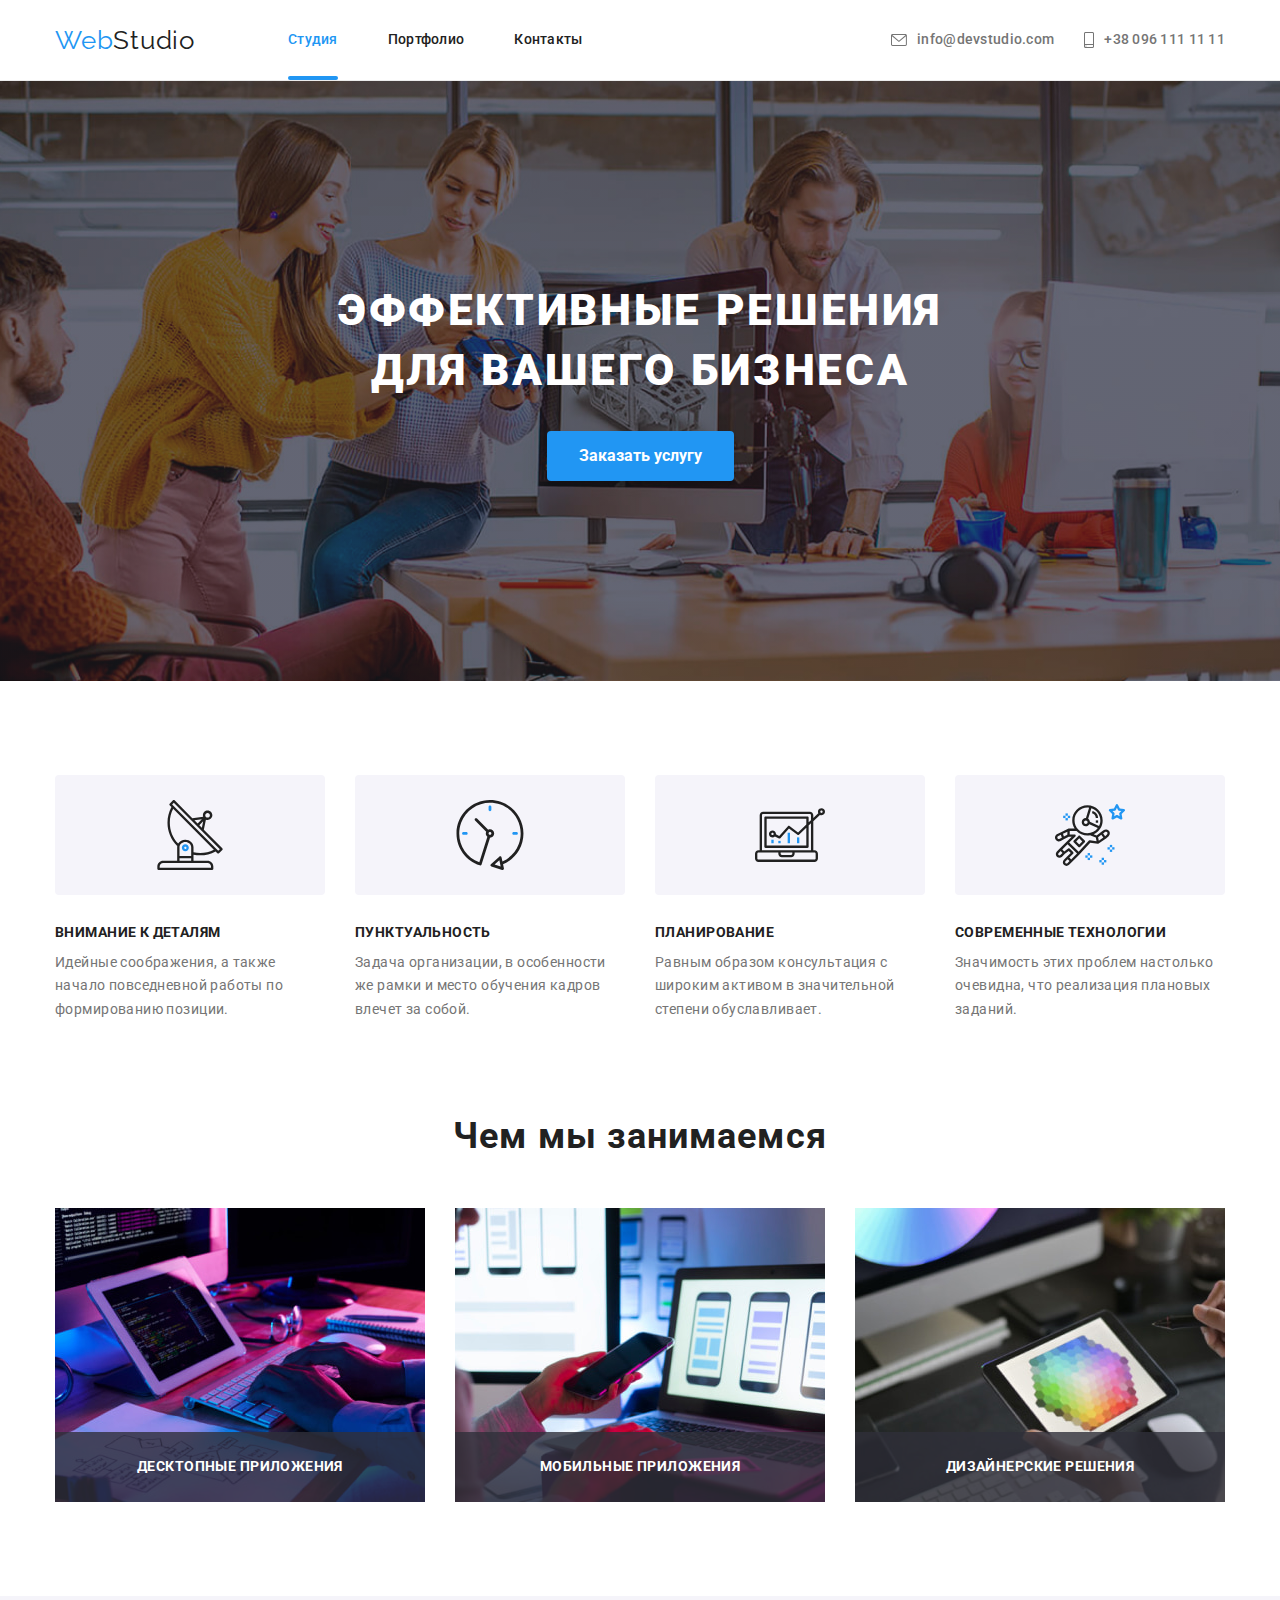
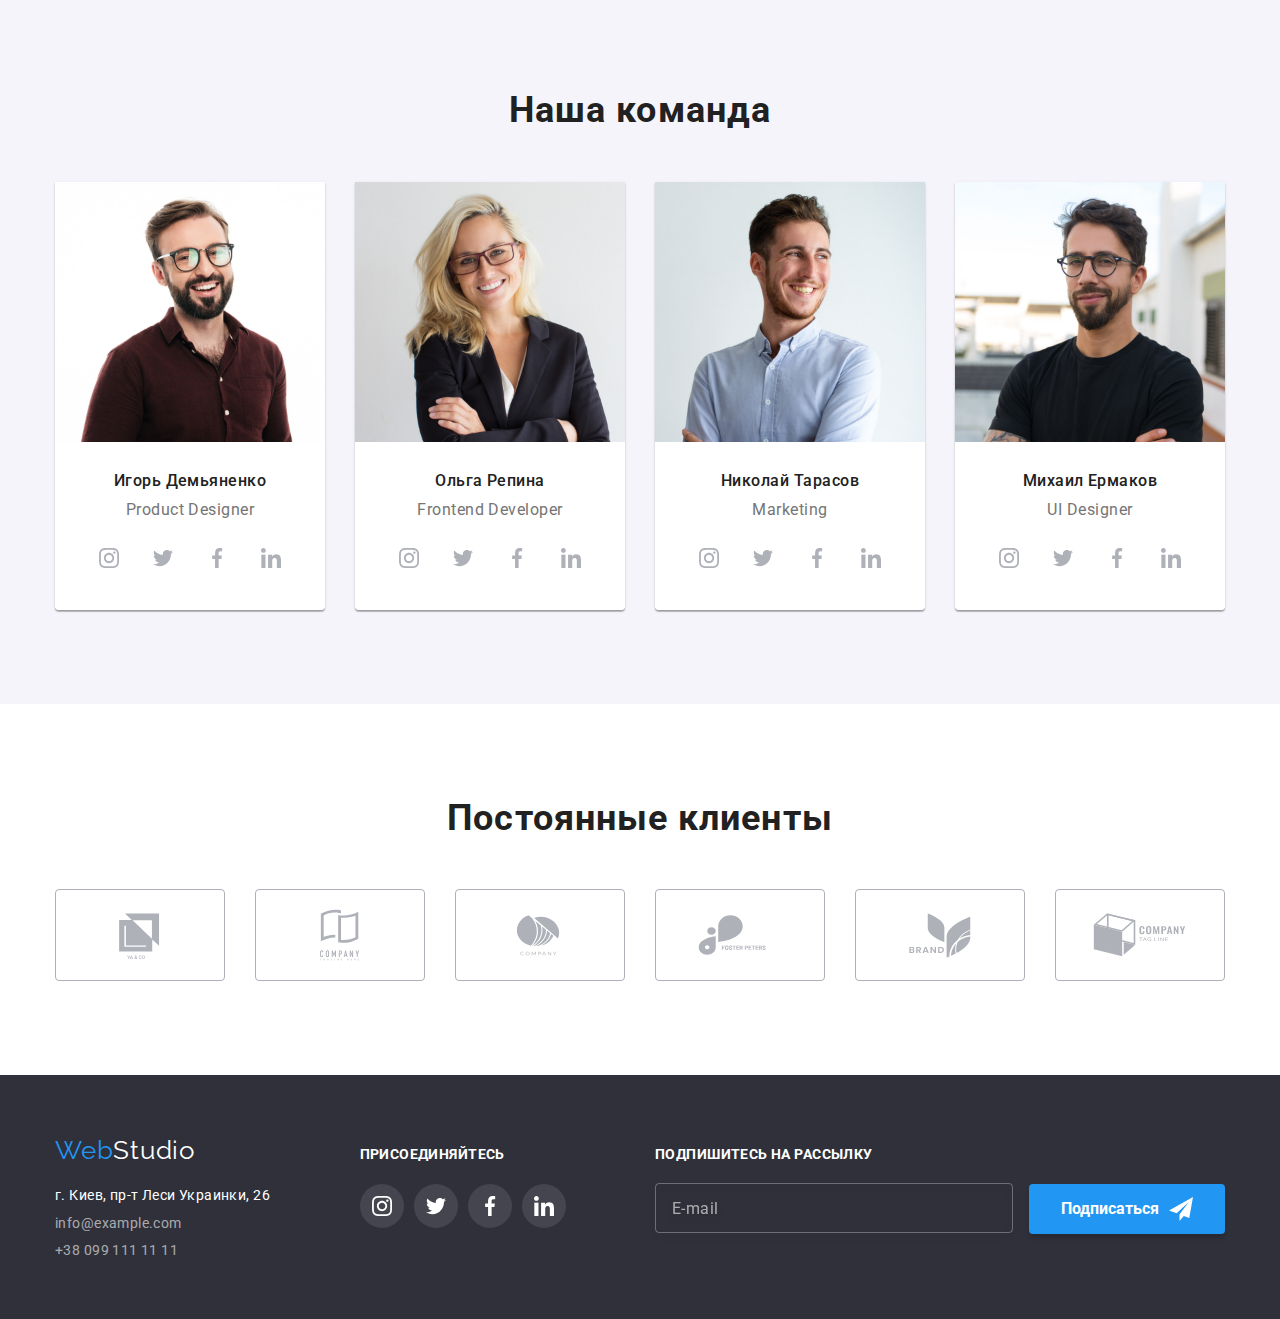
==== commit 51fc5d09: "update" ====
--- a/index.html
+++ b/index.html
@@ -519,7 +519,7 @@
             </svg>
           </div>
 
-          <label for="mail " class="order__label">Почта </label>
+          <label for="mail" class="order__label">Почта </label>
           <div class="order__wrapper">
             <input
               class="order__input"
--- a/css/styles.css
+++ b/css/styles.css
@@ -679,10 +679,10 @@
   transition: opacity 250ms cubic-bezier(0.4, 0, 0.2, 1);
 }
 
-/*.is-hidden {
+.is-hidden {
   opacity: 0;
   pointer-events: none;
-}*/
+}
 
 .is-hidden .modal {
   transform: translate(-50%, -50%) scale(0.7);
